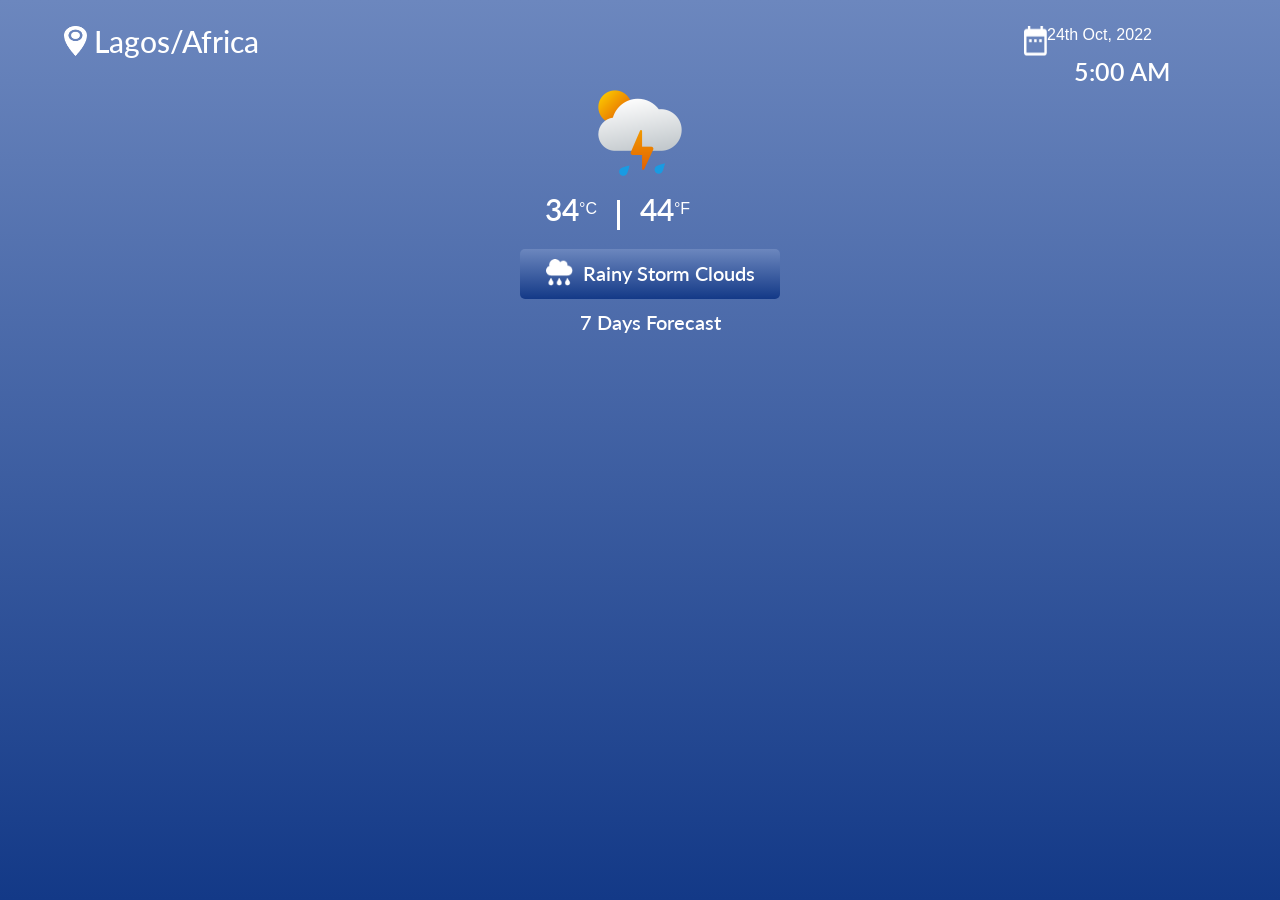
==== weather-app/index.html @ 72cabd59 "upadate" ====
<!DOCTYPE html>
<html lang="en">
<head>
    <meta charset="UTF-8">
    <meta http-equiv="X-UA-Compatible" content="IE=edge">
    <meta name="viewport" content="width=device-width, initial-scale=1.0">
    <link rel="stylesheet" href="style.css">
    <script src="skycons.js"></script>
    <script src="app.js"></script>
    <title>Weather App</title>
</head>
<body>
    <div class="container">
        <div class="sidelocation">
            <img class="icons" src="location-icon.png" alt=""><span class="location-timezone">Lagos/Africa</span>
        </div>
        <div class="sidedate">
            <img class="icons" src="date-range.png" alt=""><span class="locationdate">24th Oct, 2022</span>
            <h2 class="regiontime">5:00 AM</h2>
        </div>
        <div class="s-container">
            <img id="stormyweather" src="stormy-weather ().png" alt="">
            <div class="temperature">
                <h3 class="temperature-degree">34</h3>
                <span>°C</span>
                <hr>
                <h3 class="temperature-degree">44</h3>
                <span>°F</span>
            </div>
            <div class="cloud-status">
                <img id="cloud-status" src="cloud-rain.png" alt="">
                <span id="cloud-rain-text">Rainy Storm Clouds</span>
            </div>
            <h3 class="forcast-days">7 Days Forecast</h3>
        </div>
</body>
</html>
---- weather-app/style.css ----
@import url('https://fonts.googleapis.com/css2?family=Lato:ital,wght@0,100;0,300;0,400;0,700;0,900;1,100;1,300;1,400;1,700;1,900&display=swap');
* {
    margin: 0;
    padding: 0;
    box-sizing: border-box;
}
body {
    height: 100vh;
    background: linear-gradient(#6c87be, #133987);
    font-family: sans-serif;
    color: #fff;
}
.container {
    position: relative;
    display: inline-flex;
    padding-top: 2%;
    padding-left: 5%;
    padding-right: 5%;
}
.sidelocation {
    position: relative;
    display: flex;
    width: 300px;
    height: 60px;
}
.icons {
    width: 23px;
    height: 30px;
}
.location-timezone {
    position: absolute;
    font-family: lato;
    font-style: normal;
    font-weight: 500;
    font-size: 30px;
    margin-left: 30px;
    line-height: 30px;
}
.regiontime {
    position: absolute;
    font-family: lato;
    font-style: normal;
    font-weight: 600;
    font-size: 25px;
    top: 30px;
    left: 50px;
}
.sidedate {
    position: relative;
    display: flex;
    width: 300px;
    height: 60px;
    left: 110%;
}
.s-container {
    position: absolute;
    box-sizing: border-box;
    width: 270px;
    height: 255px;
    left: 520px;
    top: 80px;
}
#stormyweather {
    position: absolute;
    width: 100px;
    height: 100px;
    left: 70px;
}
.temperature {
    position: relative;
    display: flex;
    top: 120px;
    left: 25px;
}
.temperature hr {
    position: relative;
    width: 3px;
    height: 30px;
    margin-left: 20px;
    margin-right: 20px;
    border: none;
    background: #fff;
}
.cel-feh {
    position: relative;
    font-family: 'lato';
    font-style: normal;
    font-weight: 600;
    font-size: 50px;
    line-height: 19px;
}
.temperature-degree {
    position: relative;
    font-family: 'lato';
    font-style: normal;
    font-weight: 600;
    font-size: 30px;
    line-height: 19px;
}
.cloud-status {
    position: relative;
    display: flex;
    justify-content: center;
    width: 260px;
    height: 50px;
    top: 139px;
    border-radius: 5px;
    background: linear-gradient(#6c87be, #133987);
}
#cloud-rain-text {
    position: relative;
    top: 15px;
    margin-left: 10px;
    font-family: 'lato';
    font-style: normal;
    font-weight: 600;
    font-size: 20px;
    line-height: 19px;
}
#cloud-status {
    position: relative;
    top: 10px;
    width: 27px;
    height: 27px;
}
.forcast-days {
    font-family: 'lato';
    font-style: normal;
    font-weight: 600;
    font-size: 20px;
    margin-top: 150px;
    margin-left: 60px;
}
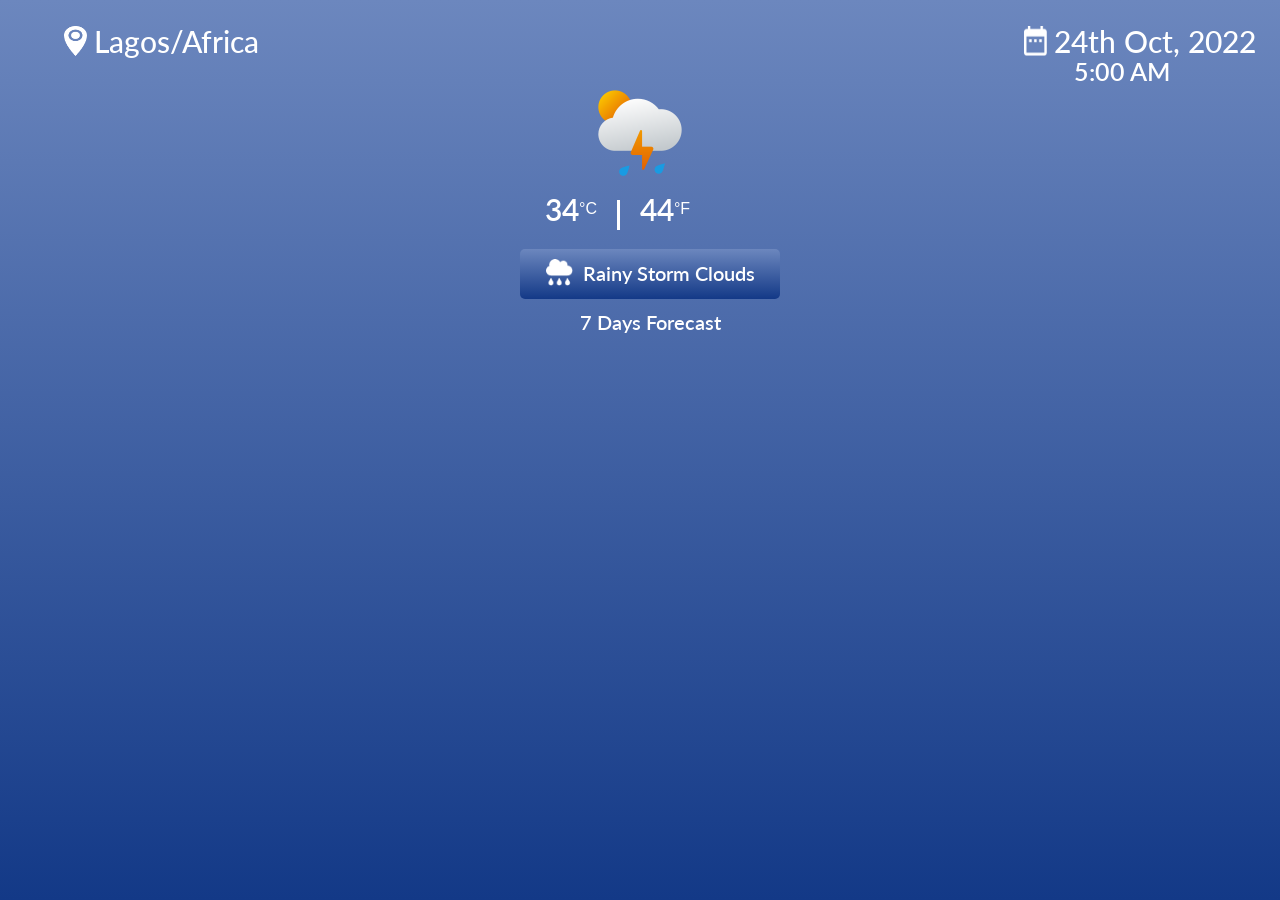
==== commit 97c2bfb9: "Modified index.html Modified html file" ====
--- a/weather-app/index.html
+++ b/weather-app/index.html
@@ -15,7 +15,7 @@
             <img class="icons" src="location-icon.png" alt=""><span class="location-timezone">Lagos/Africa</span>
         </div>
         <div class="sidedate">
-            <img class="icons" src="date-range.png" alt=""><span class="locationdate">24th Oct, 2022</span>
+            <img class="icons" src="date-range.png" alt=""><span class="location-timezone">24th Oct, 2022</span>
             <h2 class="regiontime">5:00 AM</h2>
         </div>
         <div class="s-container">
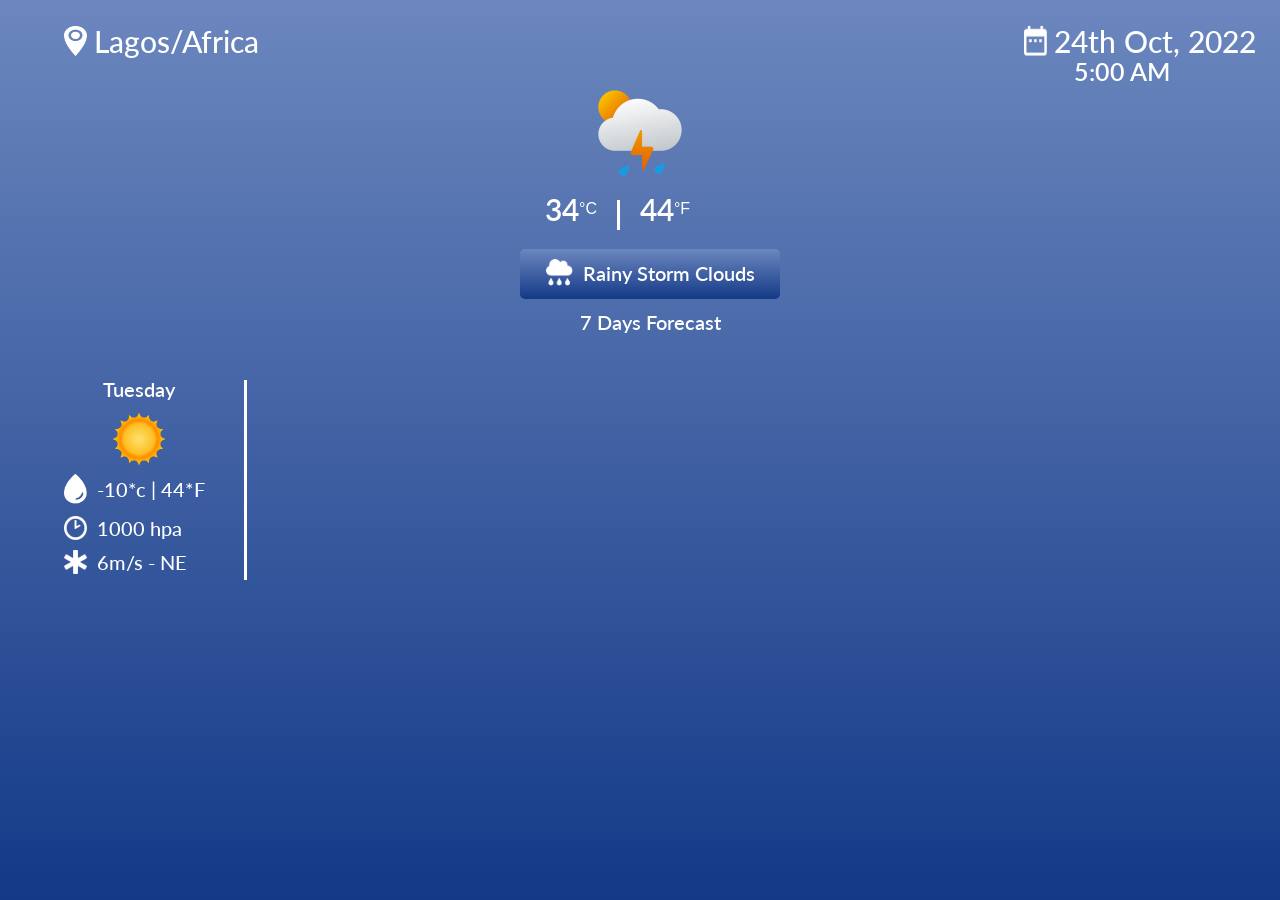
==== commit 42dc3682: "l-section added" ====
--- a/weather-app/index.html
+++ b/weather-app/index.html
@@ -12,14 +12,14 @@
 <body>
     <div class="container">
         <div class="sidelocation">
-            <img class="icons" src="location-icon.png" alt=""><span class="location-timezone">Lagos/Africa</span>
+            <img class="icons" src="public/location-icon.png" alt=""><span class="location-timezone">Lagos/Africa</span>
         </div>
         <div class="sidedate">
-            <img class="icons" src="date-range.png" alt=""><span class="location-timezone">24th Oct, 2022</span>
+            <img class="icons" src="public/date-range.png" alt=""><span class="location-timezone">24th Oct, 2022</span>
             <h2 class="regiontime">5:00 AM</h2>
         </div>
         <div class="s-container">
-            <img id="stormyweather" src="stormy-weather ().png" alt="">
+            <img id="stormyweather" src="public/stormy-weather ().png" alt="">
             <div class="temperature">
                 <h3 class="temperature-degree">34</h3>
                 <span>°C</span>
@@ -28,10 +28,28 @@
                 <span>°F</span>
             </div>
             <div class="cloud-status">
-                <img id="cloud-status" src="cloud-rain.png" alt="">
+                <img id="cloud-status" src="public/cloud-rain.png" alt="">
                 <span id="cloud-rain-text">Rainy Storm Clouds</span>
             </div>
             <h3 class="forcast-days">7 Days Forecast</h3>
         </div>
+        <div class="l-section">
+            <div class="day1">
+                <h2 class="day-name">Tuesday</h2>
+                <img class="day-status-icon" src="public/icons-sun.png" alt="">
+                <div class="prm-container">
+                    <div class="first-prm">
+                        <img class="first-prm-img" src="public/water.png" alt=""> <span class="intemp">-10*c | 44*F</span>
+                    </div>
+                    <div class="second-prm">
+                        <img class="second-prm-img" src="public/weather-time.png" alt=""> <span class="inhpa">1000 hpa</span>
+                    </div>
+                    <div class="last-prm">
+                        <img class="last-prm-img" src="public/star-of-life.png" alt=""> <span class="inms">6m/s - NE</span>
+                    </div>
+                </div>
+            </div>
+            <hr class="hr-seperator">
+    </div>
 </body>
 </html>
--- a/weather-app/style.css
+++ b/weather-app/style.css
@@ -130,4 +130,108 @@
     font-size: 20px;
     margin-top: 150px;
     margin-left: 60px;
+}
+.l-section {
+    position: absolute;
+    display: flex;
+    width: 150px;
+    height: 200px;
+    top: 380px;
+}
+.day1 {
+    position: relative;
+    display: block;
+    justify-items: center;
+}
+.day-name {
+    position: relative;
+    font-family: 'lato';
+    font-style: normal;
+    font-weight: 600;
+    font-size: 20px;
+    text-align: center;
+    line-height: 19px;
+}
+.day-status-icon {
+    display: block;
+    margin-left: auto;
+    margin-right: auto;
+    width: 60px;
+    height: 60px;
+    margin-top: 10px;
+}
+.prm-container {
+    display: block;
+    margin-left: auto;
+    margin-right: auto;
+    height: 120px;
+    width: 150px;
+}
+.first-prm{
+    position: relative;
+    display: flex;
+    align-items: center;
+    justify-content: left;
+    top: 5px;
+}
+.first-prm-img {
+    width: 23px;
+    height: 30px;
+    margin-right: 10px;
+}
+.intemp {
+    position: relative;
+    font-family: 'lato';
+    font-style: normal;
+    font-weight: 500;
+    font-size: 20px;
+    line-height: 19px;
+}
+.second-prm {
+    position: relative;
+    display: flex;
+    justify-content: left;
+    align-items: center;
+    top: 17px;
+}
+.second-prm-img {
+    width: 23px;
+    height: 24px;
+    margin-right: 10px;
+}
+.inhpa {
+    position: relative;
+    font-family: 'lato';
+    font-style: normal;
+    font-weight: 500;
+    font-size: 20px;
+    line-height: 19px;
+}
+.last-prm {
+    position: relative;
+    display: flex;
+    justify-content: left;
+    align-items: center;
+    top: 27px;
+}
+.last-prm-img {
+    width: 23px;
+    height: 24px;
+    margin-right: 10px;
+}
+.inms {
+    position: relative;
+    font-family: 'lato';
+    font-style: normal;
+    font-weight: 500;
+    font-size: 20px;
+    line-height: 19px;
+}
+.hr-seperator {
+    position: absolute;
+    width: 3px;
+    height: 200px;
+    left: 180px;
+    border: none;
+    background: #fff;
 }
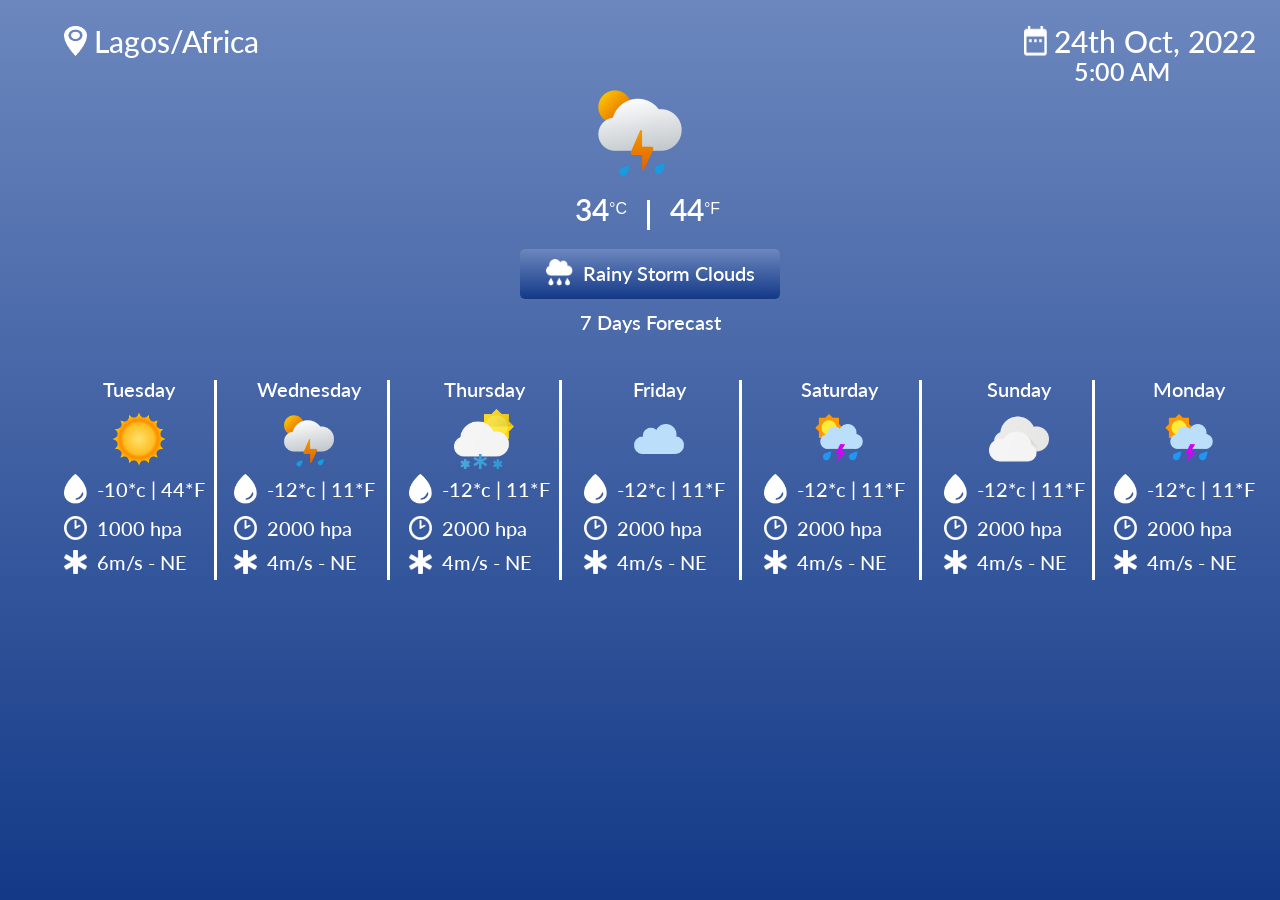
==== commit 121ad78c: "update" ====
--- a/weather-app/index.html
+++ b/weather-app/index.html
@@ -50,6 +50,101 @@
                 </div>
             </div>
             <hr class="hr-seperator">
-    </div>
+            <div class="day2">
+                <h2 class="day-name">Wednesday</h2>
+                <img class="day-status-icon" src="public/stormy-weather ().png" alt="">
+                <div class="prm-container">
+                    <div class="first-prm">
+                        <img class="first-prm-img" src="public/water.png" alt=""> <span class="intemp">-12*c | 11*F</span>
+                    </div>
+                    <div class="second-prm">
+                        <img class="second-prm-img" src="public/weather-time.png" alt=""> <span class="inhpa">2000 hpa</span>
+                    </div>
+                    <div class="last-prm">
+                        <img class="last-prm-img" src="public/star-of-life.png" alt=""> <span class="inms">4m/s - NE</span>
+                    </div>
+                </div>
+            </div>
+            <hr class="hr-seperator2">
+            <div class="day3">
+                <h2 class="day-name">Thursday</h2>
+                <img class="day-status-icon" src="public/snow.png" alt="">
+                <div class="prm-container">
+                    <div class="first-prm">
+                        <img class="first-prm-img" src="public/water.png" alt=""> <span class="intemp">-12*c | 11*F</span>
+                    </div>
+                    <div class="second-prm">
+                        <img class="second-prm-img" src="public/weather-time.png" alt=""> <span class="inhpa">2000 hpa</span>
+                    </div>
+                    <div class="last-prm">
+                        <img class="last-prm-img" src="public/star-of-life.png" alt=""> <span class="inms">4m/s - NE</span>
+                    </div>
+                </div>
+            </div>
+            <hr class="hr-seperator3">
+            <div class="day4">
+                <h2 class="day-name">Friday</h2>
+                <img class="day-status-icon" src="public/clouds.png" alt="">
+                <div class="prm-container">
+                    <div class="first-prm">
+                        <img class="first-prm-img" src="public/water.png" alt=""> <span class="intemp">-12*c | 11*F</span>
+                    </div>
+                    <div class="second-prm">
+                        <img class="second-prm-img" src="public/weather-time.png" alt=""> <span class="inhpa">2000 hpa</span>
+                    </div>
+                    <div class="last-prm">
+                        <img class="last-prm-img" src="public/star-of-life.png" alt=""> <span class="inms">4m/s - NE</span>
+                    </div>
+                </div>
+            </div>
+            <hr class="hr-seperator4">
+            <div class="day5">
+                <h2 class="day-name">Saturday</h2>
+                <img class="day-status-icon" src="public/stormy-weather.png" alt="">
+                <div class="prm-container">
+                    <div class="first-prm">
+                        <img class="first-prm-img" src="public/water.png" alt=""> <span class="intemp">-12*c | 11*F</span>
+                    </div>
+                    <div class="second-prm">
+                        <img class="second-prm-img" src="public/weather-time.png" alt=""> <span class="inhpa">2000 hpa</span>
+                    </div>
+                    <div class="last-prm">
+                        <img class="last-prm-img" src="public/star-of-life.png" alt=""> <span class="inms">4m/s - NE</span>
+                    </div>
+                </div>
+            </div>
+            <hr class="hr-seperator5">
+            <div class="day6">
+                <h2 class="day-name">Sunday</h2>
+                <img class="day-status-icon" src="public/cloudy.png" alt="">
+                <div class="prm-container">
+                    <div class="first-prm">
+                        <img class="first-prm-img" src="public/water.png" alt=""> <span class="intemp">-12*c | 11*F</span>
+                    </div>
+                    <div class="second-prm">
+                        <img class="second-prm-img" src="public/weather-time.png" alt=""> <span class="inhpa">2000 hpa</span>
+                    </div>
+                    <div class="last-prm">
+                        <img class="last-prm-img" src="public/star-of-life.png" alt=""> <span class="inms">4m/s - NE</span>
+                    </div>
+                </div>
+            </div>
+            <hr class="hr-seperator6">
+            <div class="day7">
+                <h2 class="day-name">Monday</h2>
+                <img class="day-status-icon" src="public/stormy-weather.png" alt="">
+                <div class="prm-container">
+                    <div class="first-prm">
+                        <img class="first-prm-img" src="public/water.png" alt=""> <span class="intemp">-12*c | 11*F</span>
+                    </div>
+                    <div class="second-prm">
+                        <img class="second-prm-img" src="public/weather-time.png" alt=""> <span class="inhpa">2000 hpa</span>
+                    </div>
+                    <div class="last-prm">
+                        <img class="last-prm-img" src="public/star-of-life.png" alt=""> <span class="inms">4m/s - NE</span>
+                    </div>
+                </div>
+            </div>
+        </div>
 </body>
 </html>
--- a/weather-app/style.css
+++ b/weather-app/style.css
@@ -70,7 +70,7 @@
     position: relative;
     display: flex;
     top: 120px;
-    left: 25px;
+    left: 55px;
 }
 .temperature hr {
     position: relative;
@@ -143,6 +143,42 @@
     display: block;
     justify-items: center;
 }
+.day2 {
+    position: relative;
+    display: block;
+    justify-items: center;
+    left: 20px;
+}
+.day3 {
+    position: relative;
+    display: block;
+    justify-items: center;
+    left: 45px;
+}
+.day4 {
+    position: relative;
+    display: block;
+    justify-items: center;
+    left: 70px;
+}
+.day5 {
+    position: relative;
+    display: block;
+    justify-items: center;
+    left: 100px;
+}
+.day6 {
+    position: relative;
+    display: block;
+    justify-items: center;
+    left: 130px;
+}
+.day7 {
+    position: relative;
+    display: block;
+    justify-items: center;
+    left: 150px;
+}
 .day-name {
     position: relative;
     font-family: 'lato';
@@ -231,7 +267,64 @@
     position: absolute;
     width: 3px;
     height: 200px;
-    left: 180px;
-    border: none;
-    background: #fff;
+    left: 150px;
+    border: none;
+    background: #fff;
+}
+.hr-seperator2 {
+    position: absolute;
+    width: 3px;
+    height: 200px;
+    left: 215%;
+    border: none;
+    background: #fff;
+}
+.hr-seperator3 {
+    position: absolute;
+    width: 3px;
+    height: 200px;
+    left: 330%;
+    border: none;
+    background: #fff;
+}
+.hr-seperator4 {
+    position: absolute;
+    width: 3px;
+    height: 200px;
+    left: 450%;
+    border: none;
+    background: #fff;
+}
+.hr-seperator5 {
+    position: absolute;
+    width: 3px;
+    height: 200px;
+    left: 570%;
+    border: none;
+    background: #fff;
+}
+.hr-seperator6 {
+    position: absolute;
+    width: 3px;
+    height: 200px;
+    left: 685%;
+    border: none;
+    background: #fff;
+}
+
+@media only screen and (max-width:700px) { 
+
+    .container {
+        position: relative;
+        display: inline-flex;
+        padding-top: 2%;
+        padding-left: 5%;
+        padding-right: 5%;
+    }
+    .sidelocation {
+        position: relative;
+        display: flex;
+        width: 300px;
+        height: 60px;
+    }
 }
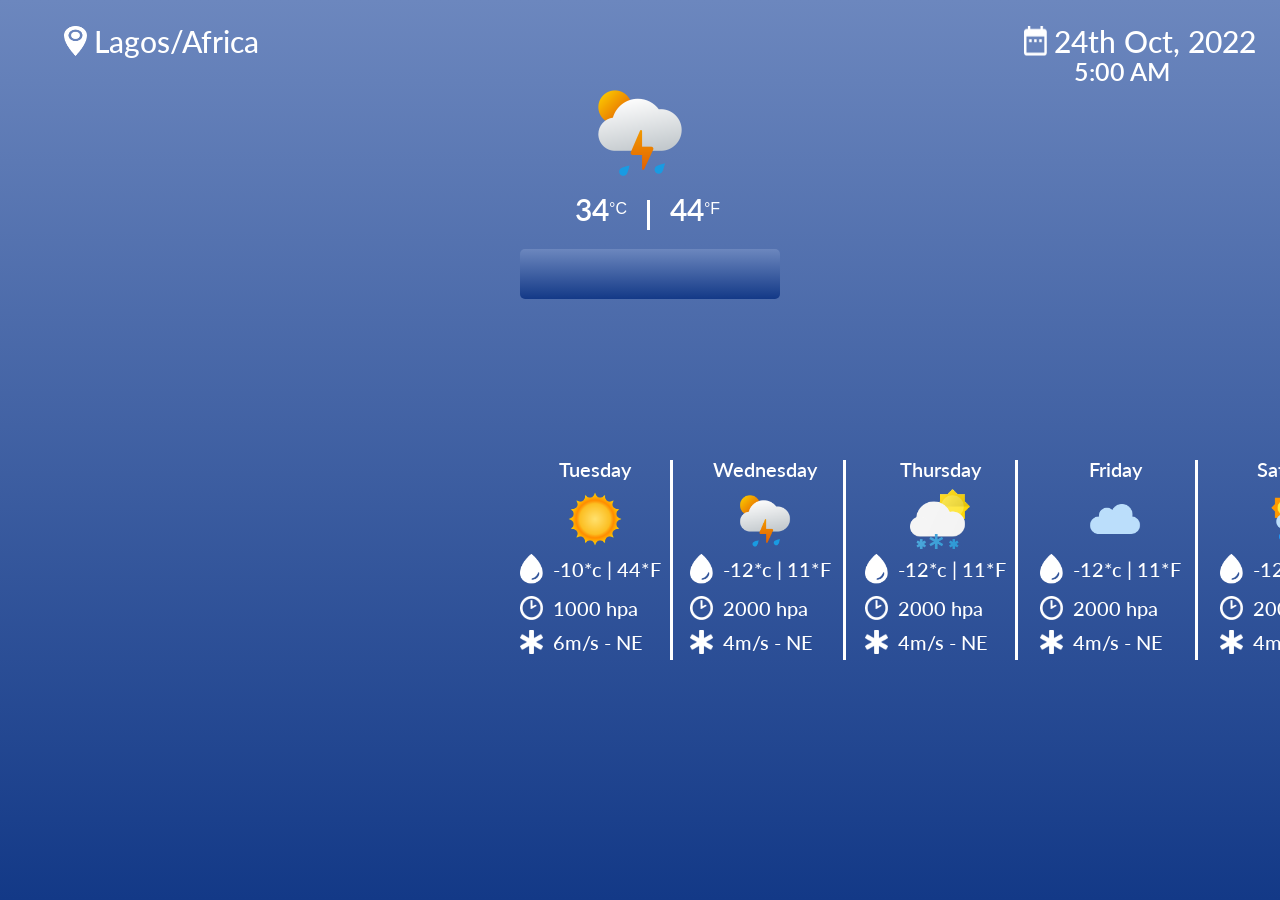
==== commit 0463c5d3: "Merge branch 'new-feature' into last-update" ====
--- a/weather-app/index.html
+++ b/weather-app/index.html
@@ -27,11 +27,8 @@
                 <h3 class="temperature-degree">44</h3>
                 <span>°F</span>
             </div>
+
             <div class="cloud-status">
-                <img id="cloud-status" src="public/cloud-rain.png" alt="">
-                <span id="cloud-rain-text">Rainy Storm Clouds</span>
-            </div>
-            <h3 class="forcast-days">7 Days Forecast</h3>
         </div>
         <div class="l-section">
             <div class="day1">
